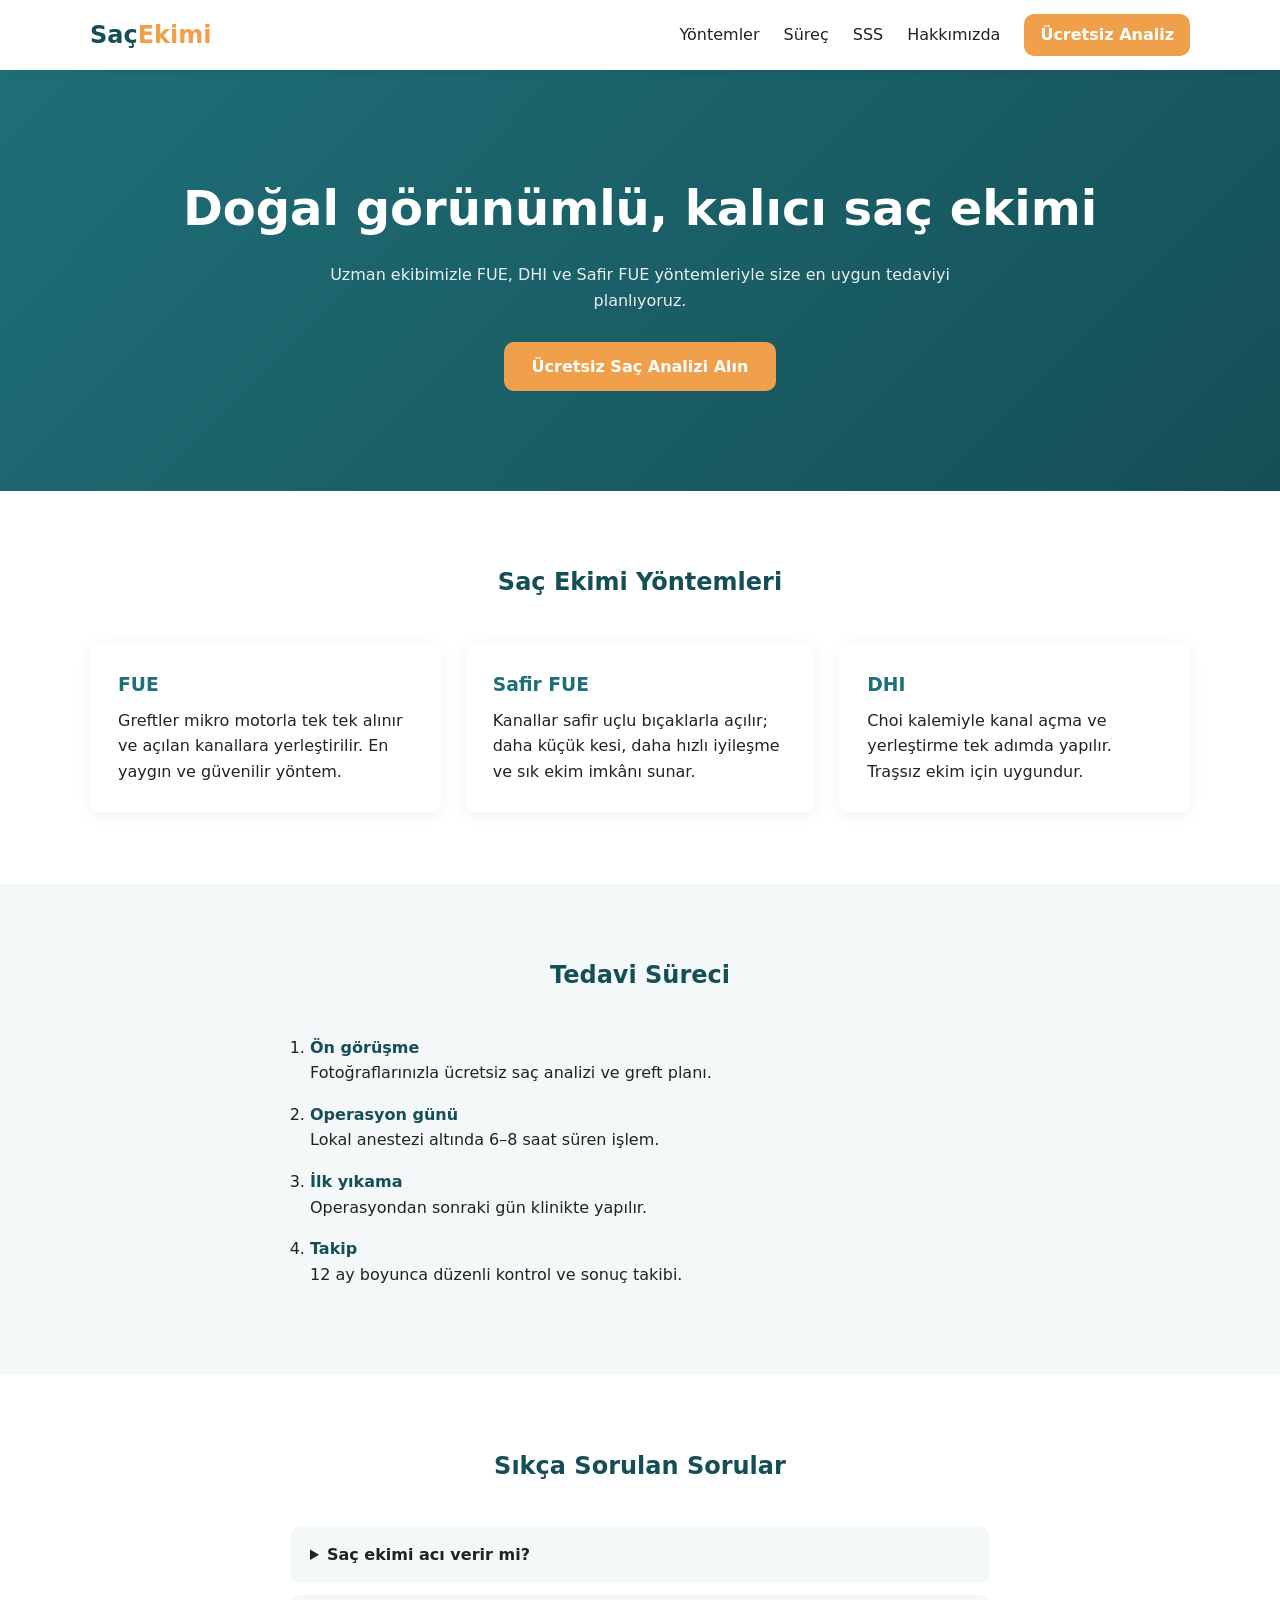
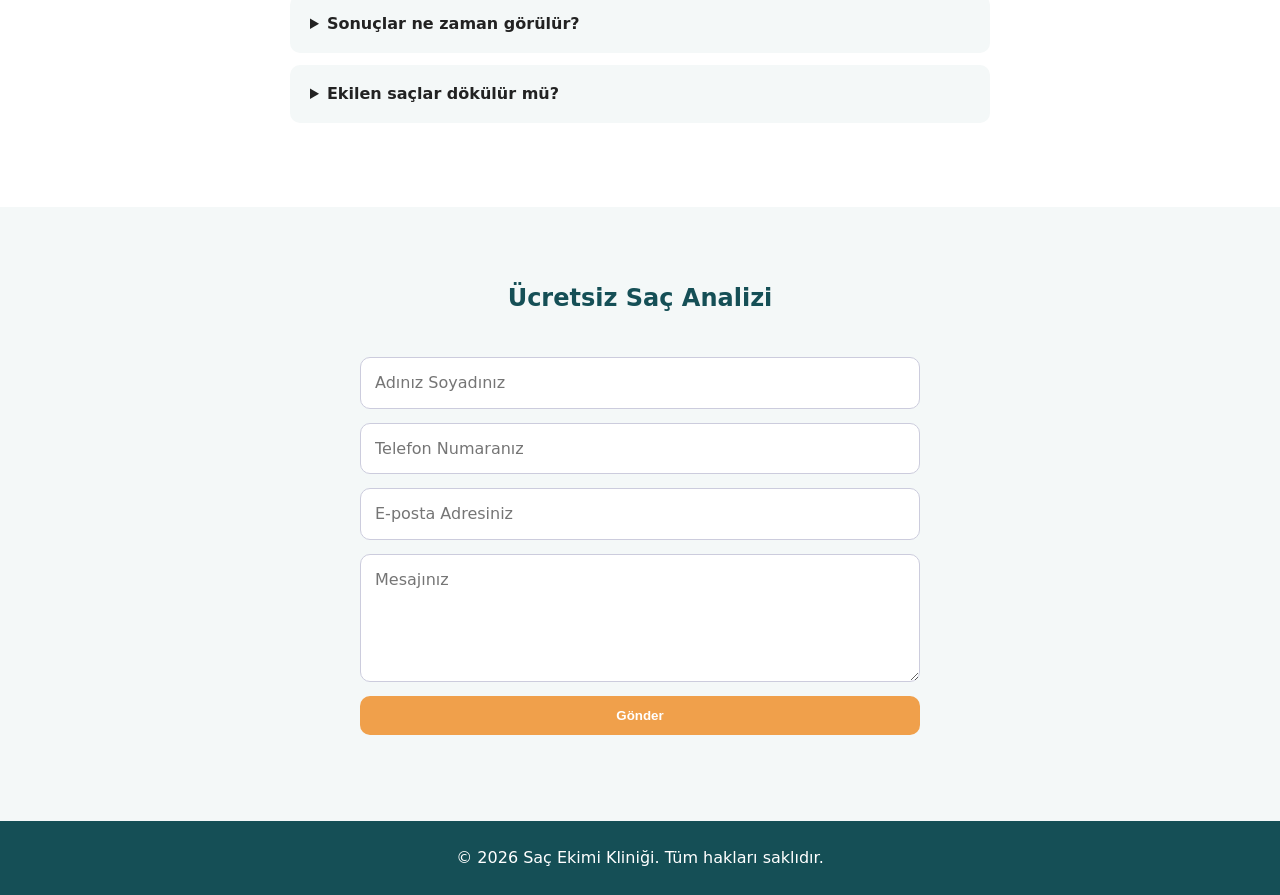
==== index.html @ 8a9d6434 "Saç ekimi web projesi iskeleti Co-Authored-By: Claude Opus 5.5 <noreply@anthropic.com> Claude-Sessio" ====
<!DOCTYPE html>
<html lang="tr">
<head>
  <meta charset="UTF-8">
  <meta name="viewport" content="width=device-width, initial-scale=1.0">
  <title>Saç Ekimi Kliniği | Doğal ve Kalıcı Sonuçlar</title>
  <meta name="description" content="FUE, DHI ve Safir saç ekimi yöntemleriyle doğal ve kalıcı sonuçlar. Ücretsiz saç analizi için hemen iletişime geçin.">
  <link rel="stylesheet" href="css/style.css">
</head>
<body>
  <header class="header">
    <div class="container nav">
      <a href="index.html" class="logo">Saç<span>Ekimi</span></a>
      <button class="menu-toggle" aria-label="Menüyü aç" aria-expanded="false">☰</button>
      <nav>
        <ul class="nav-links">
          <li><a href="#yontemler">Yöntemler</a></li>
          <li><a href="#surec">Süreç</a></li>
          <li><a href="#sss">SSS</a></li>
          <li><a href="pages/hakkimizda.html">Hakkımızda</a></li>
          <li><a href="#iletisim" class="btn btn-small">Ücretsiz Analiz</a></li>
        </ul>
      </nav>
    </div>
  </header>

  <main>
    <section class="hero">
      <div class="container">
        <h1>Doğal görünümlü, kalıcı saç ekimi</h1>
        <p>Uzman ekibimizle FUE, DHI ve Safir FUE yöntemleriyle size en uygun tedaviyi planlıyoruz.</p>
        <a href="#iletisim" class="btn">Ücretsiz Saç Analizi Alın</a>
      </div>
    </section>

    <section id="yontemler" class="section">
      <div class="container">
        <h2>Saç Ekimi Yöntemleri</h2>
        <div class="cards">
          <article class="card">
            <h3>FUE</h3>
            <p>Greftler mikro motorla tek tek alınır ve açılan kanallara yerleştirilir. En yaygın ve güvenilir yöntem.</p>
          </article>
          <article class="card">
            <h3>Safir FUE</h3>
            <p>Kanallar safir uçlu bıçaklarla açılır; daha küçük kesi, daha hızlı iyileşme ve sık ekim imkânı sunar.</p>
          </article>
          <article class="card">
            <h3>DHI</h3>
            <p>Choi kalemiyle kanal açma ve yerleştirme tek adımda yapılır. Traşsız ekim için uygundur.</p>
          </article>
        </div>
      </div>
    </section>

    <section id="surec" class="section alt">
      <div class="container">
        <h2>Tedavi Süreci</h2>
        <ol class="steps">
          <li><strong>Ön görüşme</strong> Fotoğraflarınızla ücretsiz saç analizi ve greft planı.</li>
          <li><strong>Operasyon günü</strong> Lokal anestezi altında 6–8 saat süren işlem.</li>
          <li><strong>İlk yıkama</strong> Operasyondan sonraki gün klinikte yapılır.</li>
          <li><strong>Takip</strong> 12 ay boyunca düzenli kontrol ve sonuç takibi.</li>
        </ol>
      </div>
    </section>

    <section id="sss" class="section">
      <div class="container">
        <h2>Sıkça Sorulan Sorular</h2>
        <details>
          <summary>Saç ekimi acı verir mi?</summary>
          <p>İşlem lokal anestezi altında yapılır; operasyon sırasında ağrı hissedilmez.</p>
        </details>
        <details>
          <summary>Sonuçlar ne zaman görülür?</summary>
          <p>İlk çıkışlar 3. ayda başlar, nihai sonuç 12–18 ay içinde ortaya çıkar.</p>
        </details>
        <details>
          <summary>Ekilen saçlar dökülür mü?</summary>
          <p>Ense bölgesinden alınan saç kökleri dökülmeye karşı dirençlidir ve ömür boyu kalıcıdır.</p>
        </details>
      </div>
    </section>

    <section id="iletisim" class="section alt">
      <div class="container">
        <h2>Ücretsiz Saç Analizi</h2>
        <form class="contact-form" id="contactForm" novalidate>
          <input type="text" name="ad" placeholder="Adınız Soyadınız" required>
          <input type="tel" name="telefon" placeholder="Telefon Numaranız" required>
          <input type="email" name="eposta" placeholder="E-posta Adresiniz">
          <textarea name="mesaj" rows="4" placeholder="Mesajınız"></textarea>
          <button type="submit" class="btn">Gönder</button>
          <p class="form-status" role="status"></p>
        </form>
      </div>
    </section>
  </main>

  <footer class="footer">
    <div class="container">
      <p>&copy; <span id="year"></span> Saç Ekimi Kliniği. Tüm hakları saklıdır.</p>
    </div>
  </footer>

  <script src="js/main.js"></script>
</body>
</html>
---- css/style.css ----
:root {
  --primary: #1f6f78;
  --primary-dark: #154f56;
  --accent: #f0a04b;
  --text: #222;
  --muted: #666;
  --bg: #fff;
  --bg-alt: #f4f8f8;
  --radius: 10px;
}

* { box-sizing: border-box; margin: 0; padding: 0; }

body {
  font-family: system-ui, -apple-system, "Segoe UI", Roboto, sans-serif;
  color: var(--text);
  background: var(--bg);
  line-height: 1.6;
}

.container { width: min(1100px, 100% - 32px); margin-inline: auto; }

a { color: var(--primary); text-decoration: none; }

.btn {
  display: inline-block;
  background: var(--accent);
  color: #fff;
  padding: 12px 28px;
  border: none;
  border-radius: var(--radius);
  font-weight: 600;
  cursor: pointer;
  transition: opacity .2s;
}
.btn:hover { opacity: .9; }
.btn-small { padding: 8px 16px; }

/* Header */
.header { position: sticky; top: 0; background: #fff; box-shadow: 0 2px 8px rgba(0,0,0,.06); z-index: 10; }
.nav { display: flex; align-items: center; justify-content: space-between; padding: 14px 0; }
.logo { font-size: 1.5rem; font-weight: 700; color: var(--primary-dark); }
.logo span { color: var(--accent); }
.nav-links { display: flex; gap: 24px; list-style: none; align-items: center; }
.nav-links a:not(.btn) { color: var(--text); }
.menu-toggle { display: none; background: none; border: none; font-size: 1.6rem; cursor: pointer; }

/* Hero */
.hero {
  background: linear-gradient(135deg, var(--primary), var(--primary-dark));
  color: #fff;
  padding: 100px 0;
  text-align: center;
}
.hero h1 { font-size: clamp(2rem, 5vw, 3rem); margin-bottom: 16px; }
.hero p { max-width: 640px; margin: 0 auto 28px; opacity: .9; }

/* Sections */
.section { padding: 72px 0; }
.section.alt { background: var(--bg-alt); }
.section h2 { text-align: center; margin-bottom: 40px; color: var(--primary-dark); }

.cards { display: grid; grid-template-columns: repeat(auto-fit, minmax(260px, 1fr)); gap: 24px; }
.card { background: #fff; padding: 28px; border-radius: var(--radius); box-shadow: 0 4px 16px rgba(0,0,0,.06); }
.card h3 { color: var(--primary); margin-bottom: 8px; }

.steps { max-width: 700px; margin: 0 auto; padding-left: 20px; }
.steps li { margin-bottom: 16px; }
.steps strong { display: block; color: var(--primary-dark); }

details { max-width: 700px; margin: 0 auto 12px; background: var(--bg-alt); padding: 16px 20px; border-radius: var(--radius); }
summary { font-weight: 600; cursor: pointer; }
details p { margin-top: 8px; color: var(--muted); }

.contact-form { max-width: 560px; margin: 0 auto; display: grid; gap: 14px; }
.contact-form input, .contact-form textarea {
  padding: 12px 14px; border: 1px solid #ccd; border-radius: var(--radius); font: inherit;
}
.form-status { text-align: center; font-weight: 600; }

.footer { background: var(--primary-dark); color: #fff; text-align: center; padding: 24px 0; }

/* Mobil */
@media (max-width: 768px) {
  .menu-toggle { display: block; }
  .nav-links {
    display: none; position: absolute; top: 100%; left: 0; right: 0;
    flex-direction: column; background: #fff; padding: 20px; box-shadow: 0 8px 16px rgba(0,0,0,.08);
  }
  .nav-links.open { display: flex; }
}
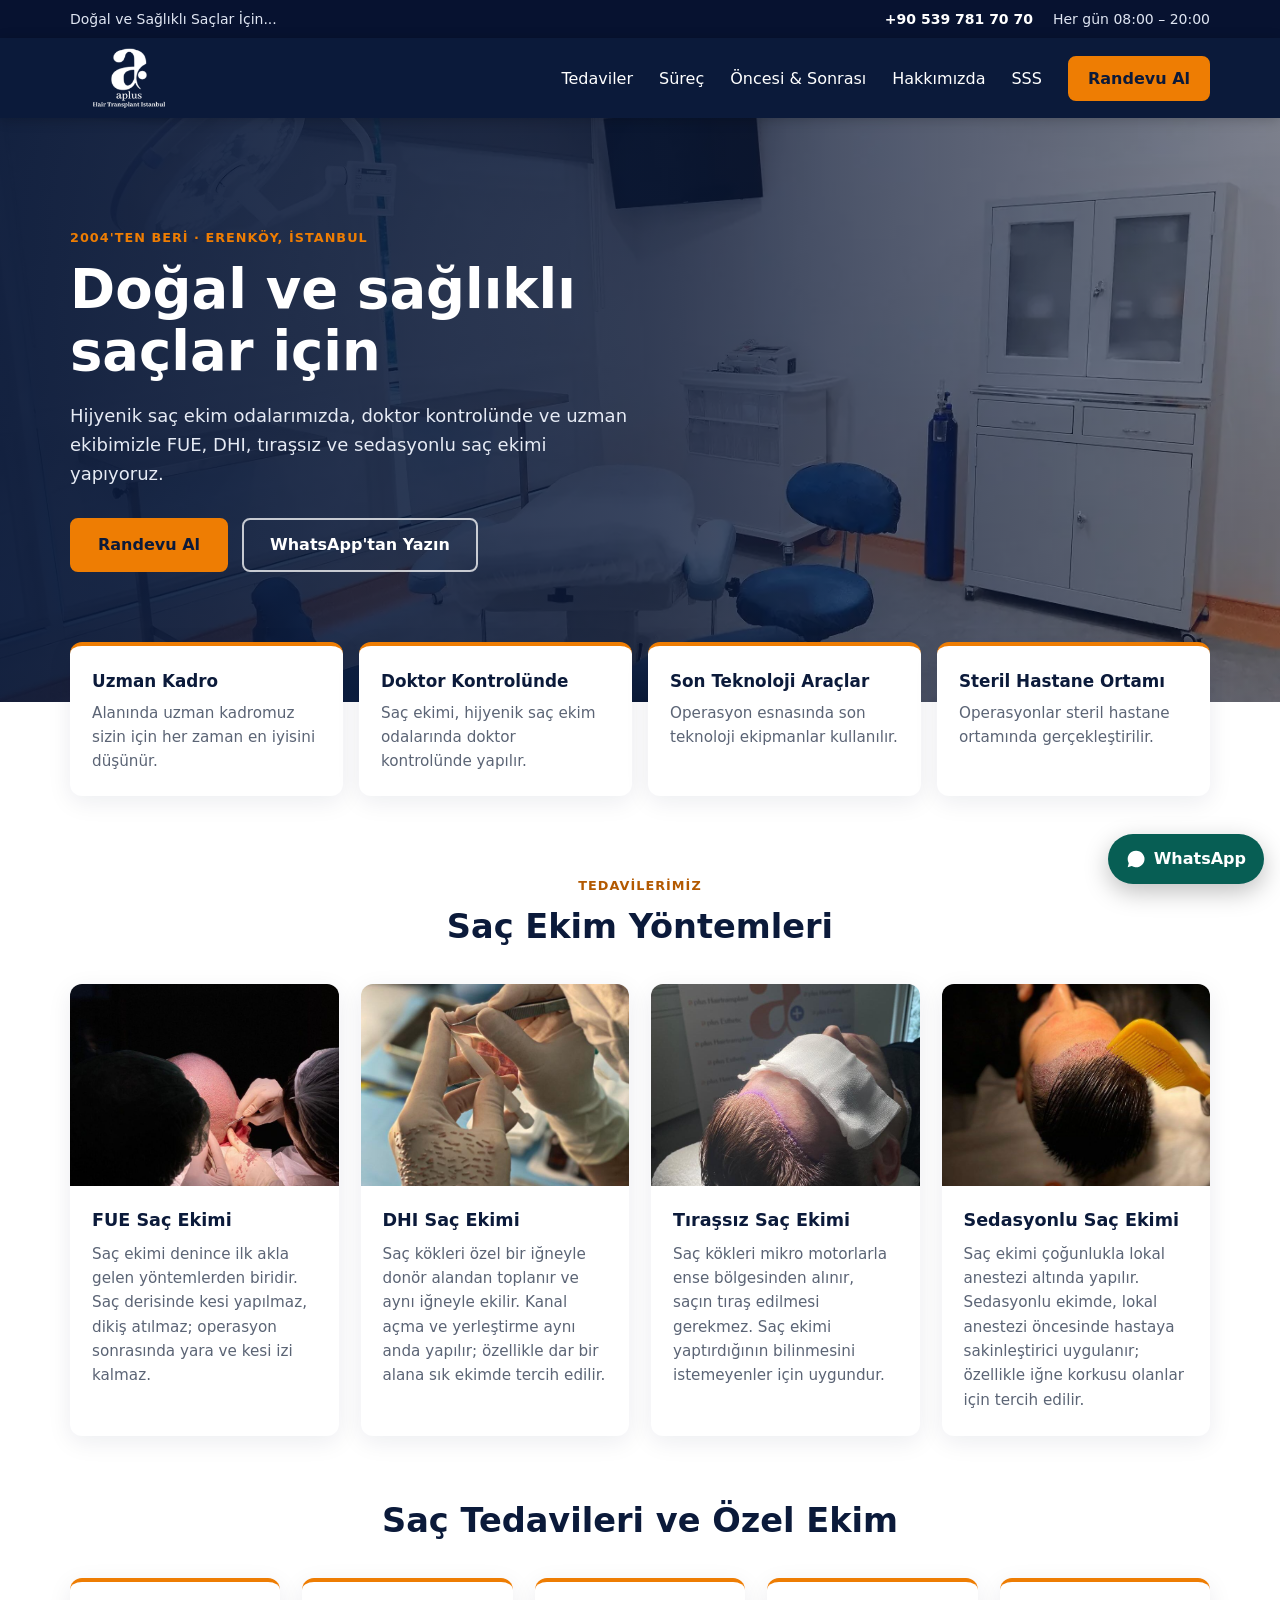
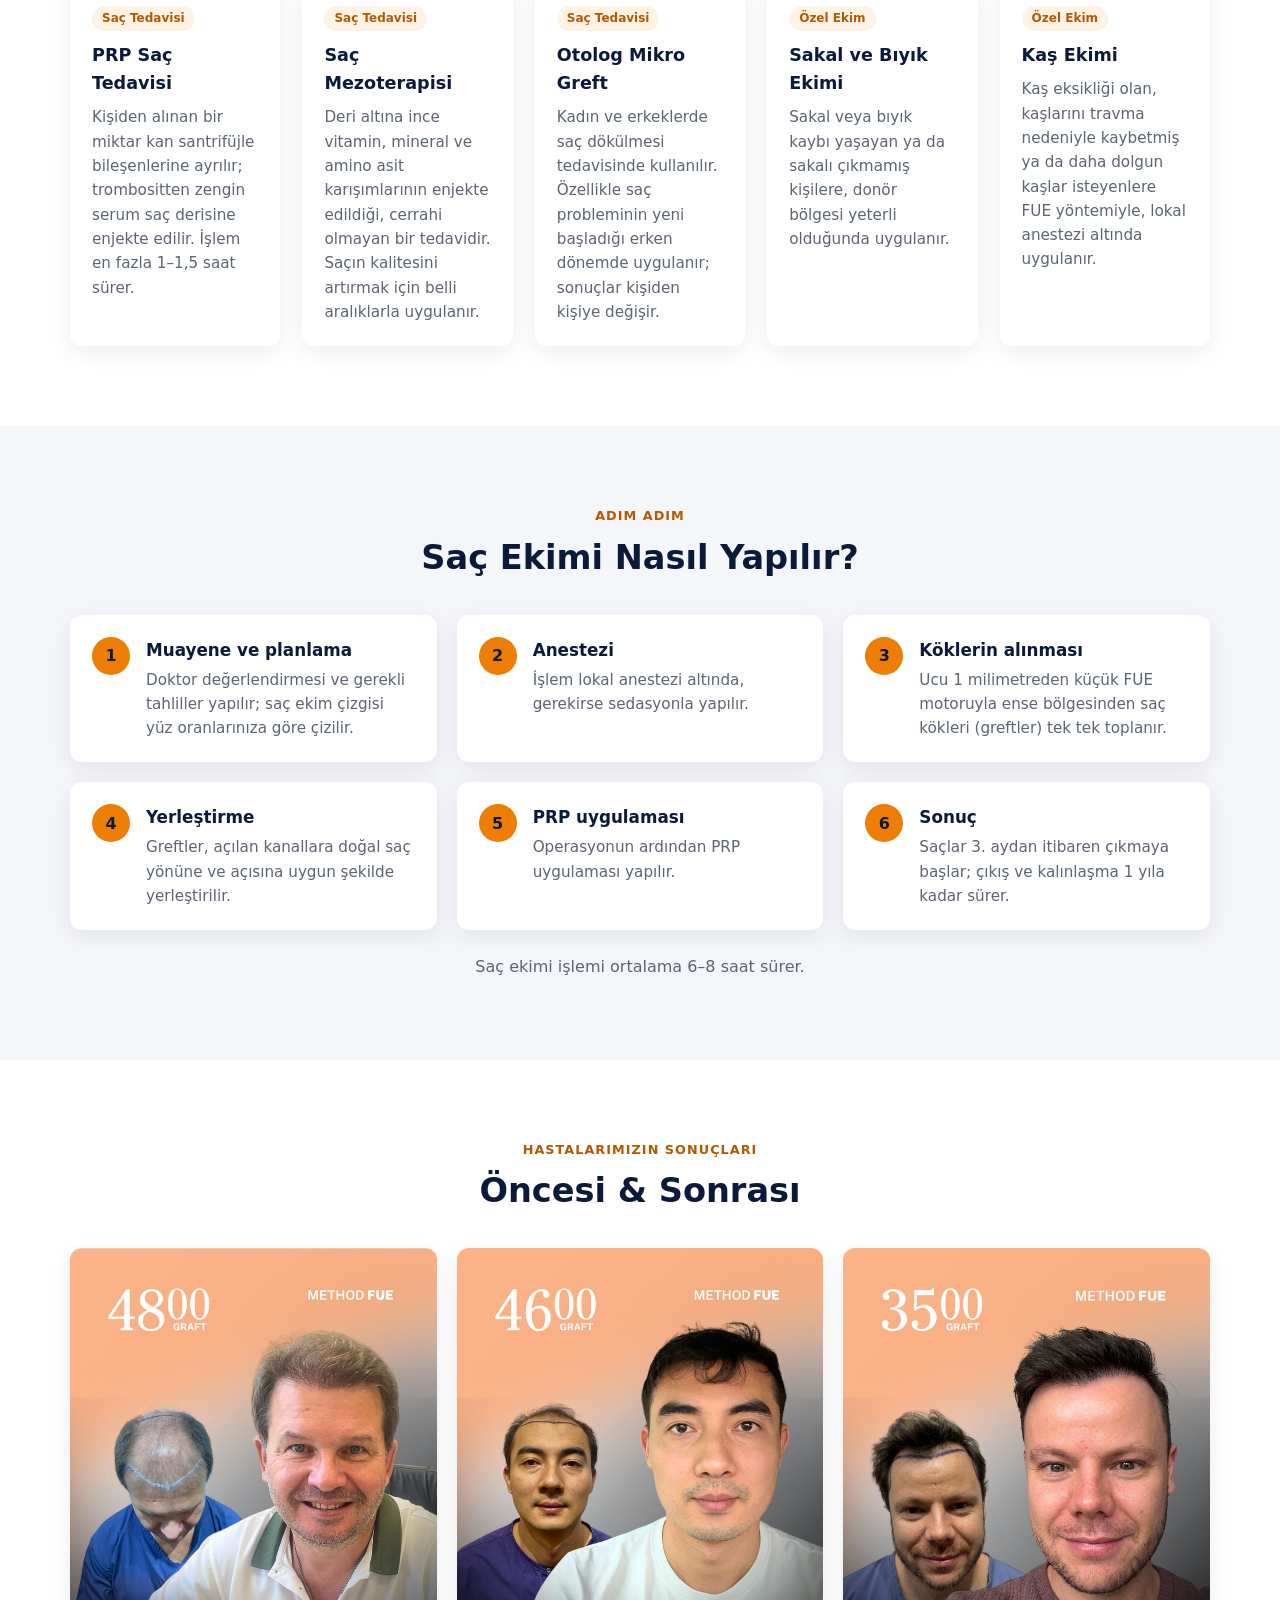
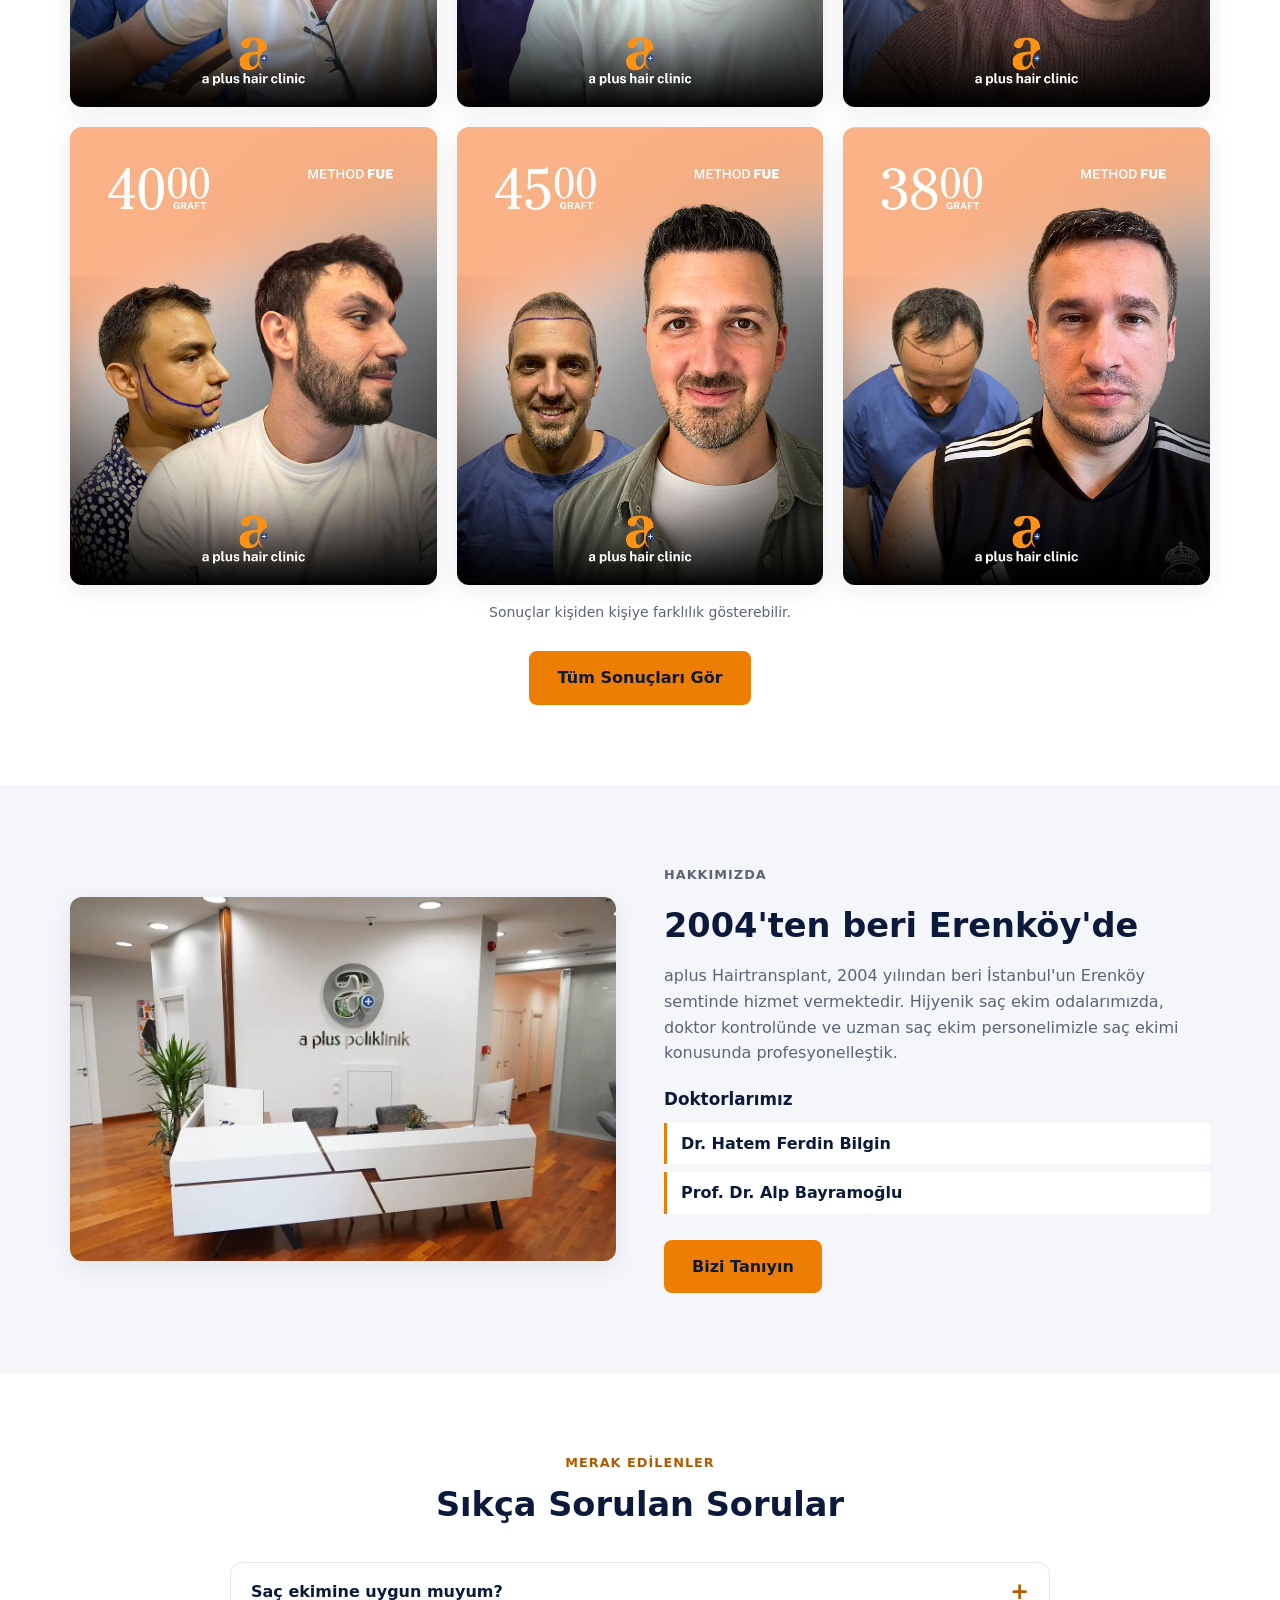
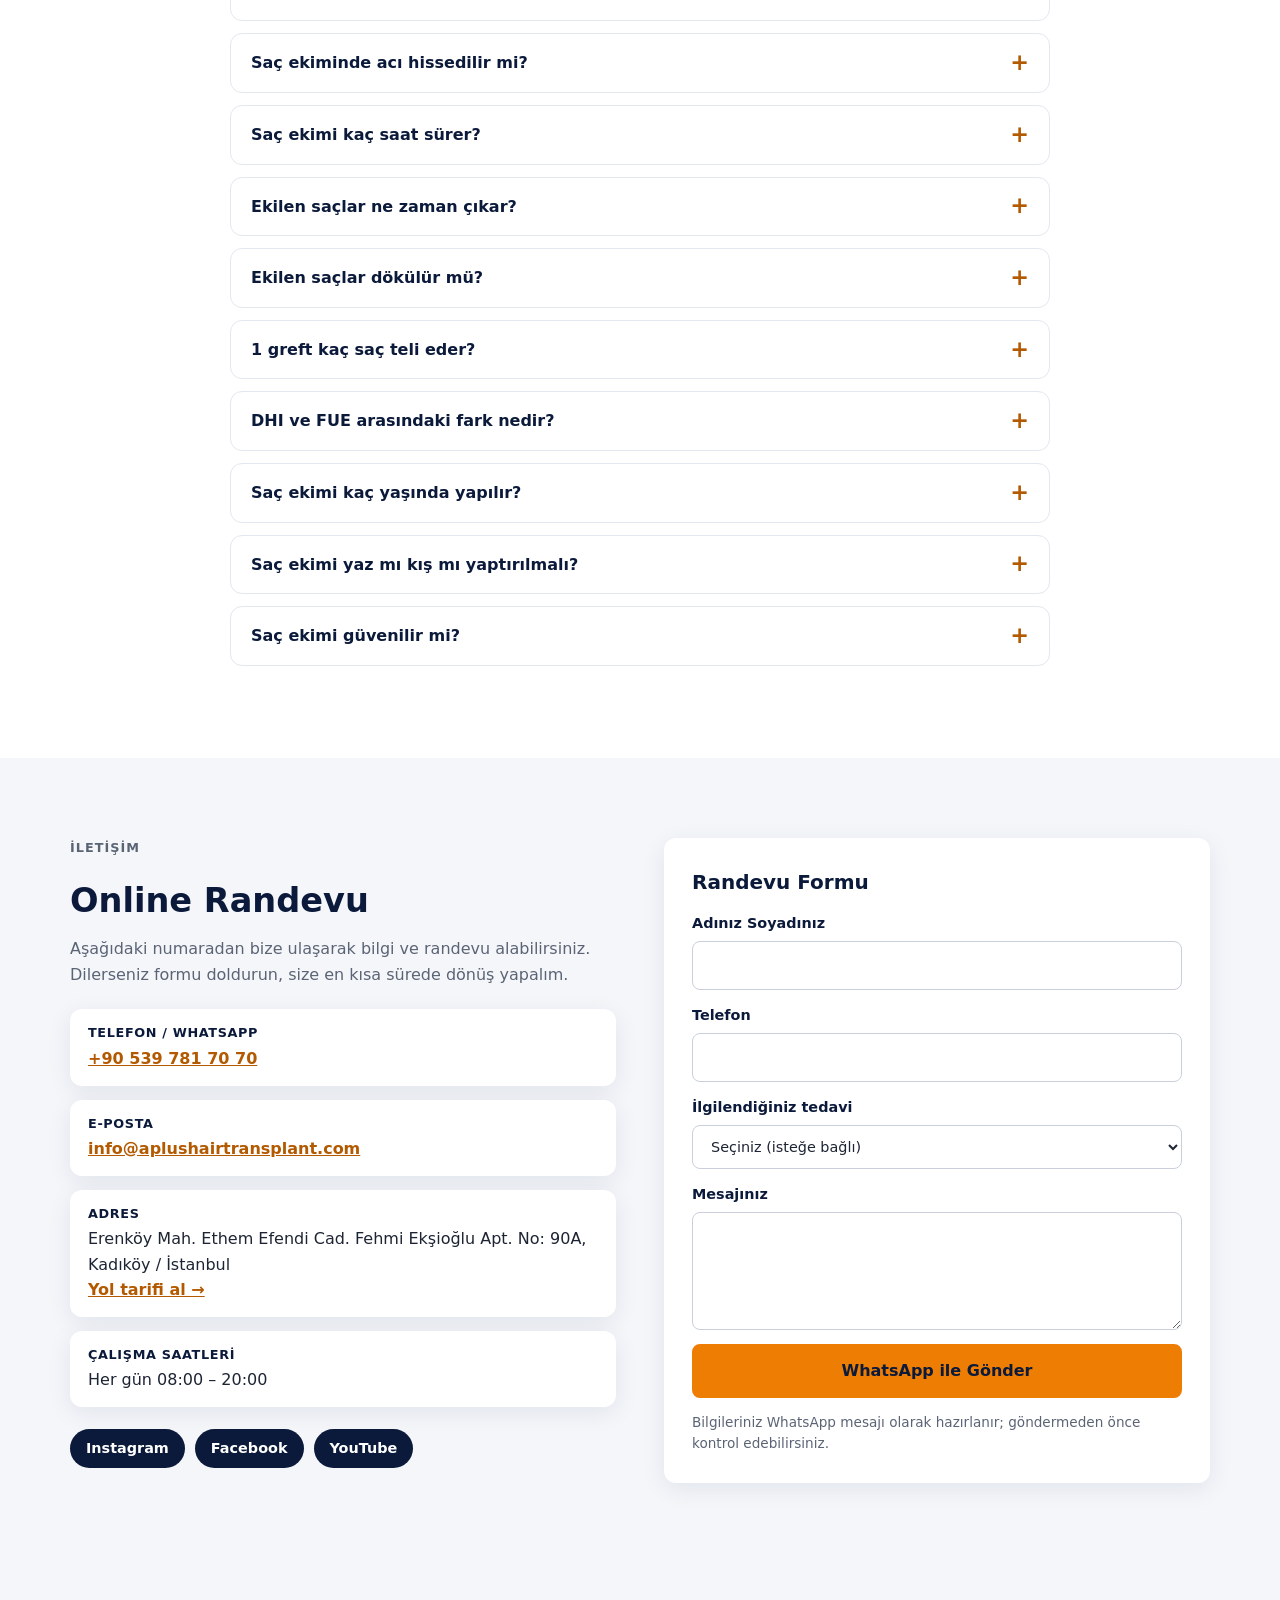
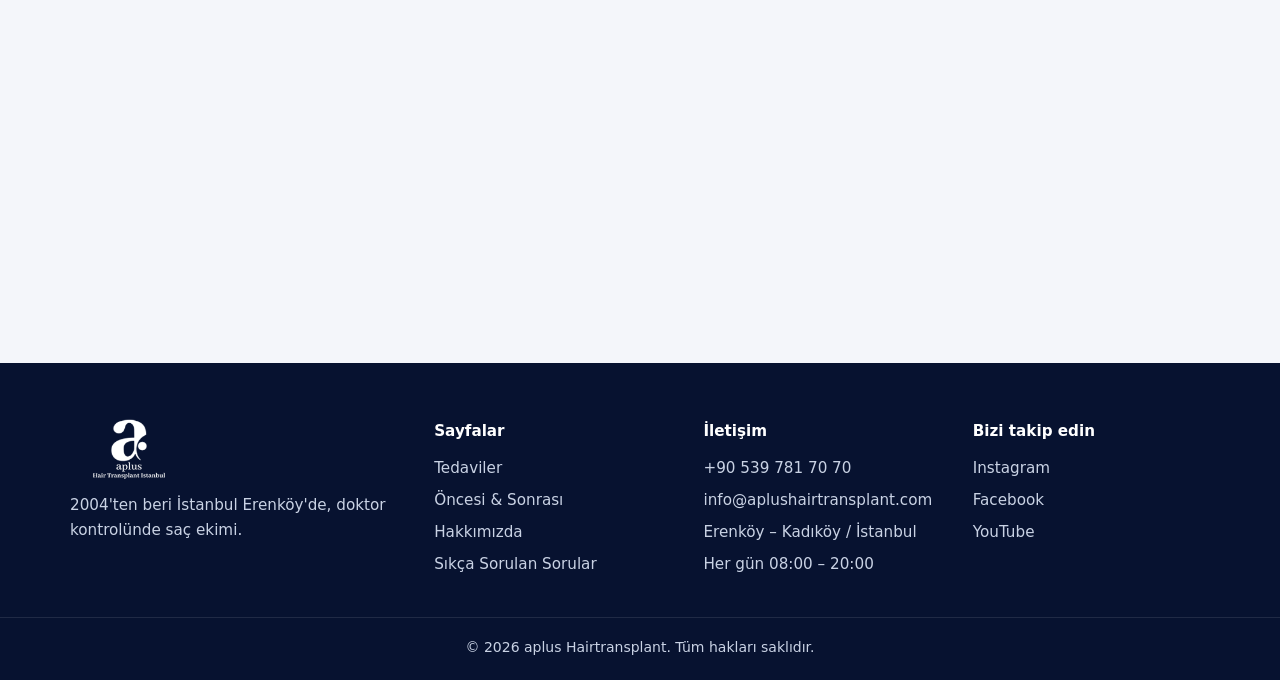
==== commit 55933509: "Mevcut siteden içerik ve görseller aktarıldı - aplushairtransplant.com/tr sitesindeki iletişim bilgi" ====
--- a/index.html
+++ b/index.html
@@ -3,23 +3,31 @@
 <head>
   <meta charset="UTF-8">
   <meta name="viewport" content="width=device-width, initial-scale=1.0">
-  <title>Saç Ekimi Kliniği | Doğal ve Kalıcı Sonuçlar</title>
-  <meta name="description" content="FUE, DHI ve Safir saç ekimi yöntemleriyle doğal ve kalıcı sonuçlar. Ücretsiz saç analizi için hemen iletişime geçin.">
+  <title>aplus Hairtransplant | İstanbul Erenköy Saç Ekimi Merkezi</title>
+  <meta name="description" content="2004'ten beri İstanbul Erenköy'de doktor kontrolünde FUE, DHI, tıraşsız ve sedasyonlu saç ekimi; PRP, saç mezoterapisi, sakal ve kaş ekimi. Randevu: +90 539 781 70 70">
+  <link rel="icon" type="image/png" href="images/favicon.png">
   <link rel="stylesheet" href="css/style.css">
 </head>
 <body>
+  <div class="topbar">
+    <div class="container topbar-inner">
+      <span class="topbar-slogan">Doğal ve Sağlıklı Saçlar İçin...</span>
+      <a href="tel:+905397817070">+90 539 781 70 70</a>
+      <span>Her gün 08:00 – 20:00</span>
+    </div>
+  </div>
+
   <header class="header">
     <div class="container nav">
-      <a href="index.html" class="logo">Saç<span>Ekimi</span></a>
-      <button class="menu-toggle" aria-label="Menüyü aç" aria-expanded="false">☰</button>
-      <nav>
-        <ul class="nav-links">
-          <li><a href="#yontemler">Yöntemler</a></li>
-          <li><a href="#surec">Süreç</a></li>
-          <li><a href="#sss">SSS</a></li>
-          <li><a href="pages/hakkimizda.html">Hakkımızda</a></li>
-          <li><a href="#iletisim" class="btn btn-small">Ücretsiz Analiz</a></li>
-        </ul>
+      <a href="index.html" class="logo"><img src="images/logo.png" alt="aplus Hairtransplant ana sayfa"></a>
+      <button class="menu-toggle" aria-label="Menüyü aç" aria-expanded="false" aria-controls="menu">☰</button>
+      <nav id="menu" class="nav-links" aria-label="Ana menü">
+        <a href="#tedaviler">Tedaviler</a>
+        <a href="#surec">Süreç</a>
+        <a href="#sonuclar">Öncesi &amp; Sonrası</a>
+        <a href="pages/hakkimizda.html">Hakkımızda</a>
+        <a href="#sss">SSS</a>
+        <a href="#iletisim" class="btn btn-small">Randevu Al</a>
       </nav>
     </div>
   </header>
@@ -27,27 +35,99 @@
   <main>
     <section class="hero">
       <div class="container">
-        <h1>Doğal görünümlü, kalıcı saç ekimi</h1>
-        <p>Uzman ekibimizle FUE, DHI ve Safir FUE yöntemleriyle size en uygun tedaviyi planlıyoruz.</p>
-        <a href="#iletisim" class="btn">Ücretsiz Saç Analizi Alın</a>
-      </div>
-    </section>
-
-    <section id="yontemler" class="section">
-      <div class="container">
-        <h2>Saç Ekimi Yöntemleri</h2>
+        <p class="eyebrow">2004'ten beri · Erenköy, İstanbul</p>
+        <h1>Doğal ve sağlıklı saçlar için</h1>
+        <p class="hero-text">Hijyenik saç ekim odalarımızda, doktor kontrolünde ve uzman ekibimizle FUE, DHI, tıraşsız ve sedasyonlu saç ekimi yapıyoruz.</p>
+        <div class="hero-actions">
+          <a href="#iletisim" class="btn">Randevu Al</a>
+          <a href="https://wa.me/905397817070" class="btn btn-outline" target="_blank" rel="noopener">WhatsApp'tan Yazın</a>
+        </div>
+      </div>
+    </section>
+
+    <section class="features">
+      <h2 class="sr-only">Neden aplus Hairtransplant?</h2>
+      <div class="container features-grid">
+        <div class="feature">
+          <h3>Uzman Kadro</h3>
+          <p>Alanında uzman kadromuz sizin için her zaman en iyisini düşünür.</p>
+        </div>
+        <div class="feature">
+          <h3>Doktor Kontrolünde</h3>
+          <p>Saç ekimi, hijyenik saç ekim odalarında doktor kontrolünde yapılır.</p>
+        </div>
+        <div class="feature">
+          <h3>Son Teknoloji Araçlar</h3>
+          <p>Operasyon esnasında son teknoloji ekipmanlar kullanılır.</p>
+        </div>
+        <div class="feature">
+          <h3>Steril Hastane Ortamı</h3>
+          <p>Operasyonlar steril hastane ortamında gerçekleştirilir.</p>
+        </div>
+      </div>
+    </section>
+
+    <section id="tedaviler" class="section">
+      <div class="container">
+        <p class="eyebrow center">Tedavilerimiz</p>
+        <h2>Saç Ekim Yöntemleri</h2>
         <div class="cards">
           <article class="card">
-            <h3>FUE</h3>
-            <p>Greftler mikro motorla tek tek alınır ve açılan kanallara yerleştirilir. En yaygın ve güvenilir yöntem.</p>
+            <img src="images/tedaviler/fue.jpg" alt="FUE yöntemiyle ense bölgesinden saç köklerinin alınması" loading="lazy">
+            <div class="card-body">
+              <h3>FUE Saç Ekimi</h3>
+              <p>Saç ekimi denince ilk akla gelen yöntemlerden biridir. Saç derisinde kesi yapılmaz, dikiş atılmaz; operasyon sonrasında yara ve kesi izi kalmaz.</p>
+            </div>
           </article>
           <article class="card">
-            <h3>Safir FUE</h3>
-            <p>Kanallar safir uçlu bıçaklarla açılır; daha küçük kesi, daha hızlı iyileşme ve sık ekim imkânı sunar.</p>
+            <img src="images/tedaviler/dhi.jpg" alt="DHI yönteminde kullanılan greftlerin hazırlanması" loading="lazy">
+            <div class="card-body">
+              <h3>DHI Saç Ekimi</h3>
+              <p>Saç kökleri özel bir iğneyle donör alandan toplanır ve aynı iğneyle ekilir. Kanal açma ve yerleştirme aynı anda yapılır; özellikle dar bir alana sık ekimde tercih edilir.</p>
+            </div>
           </article>
           <article class="card">
-            <h3>DHI</h3>
-            <p>Choi kalemiyle kanal açma ve yerleştirme tek adımda yapılır. Traşsız ekim için uygundur.</p>
+            <img src="images/tedaviler/tirassiz.jpg" alt="Tıraşsız saç ekimi sonrası hasta" loading="lazy">
+            <div class="card-body">
+              <h3>Tıraşsız Saç Ekimi</h3>
+              <p>Saç kökleri mikro motorlarla ense bölgesinden alınır, saçın tıraş edilmesi gerekmez. Saç ekimi yaptırdığının bilinmesini istemeyenler için uygundur.</p>
+            </div>
+          </article>
+          <article class="card">
+            <img src="images/tedaviler/sedasyonlu.jpg" alt="Saç ekimi sonrası ekilen bölge" loading="lazy">
+            <div class="card-body">
+              <h3>Sedasyonlu Saç Ekimi</h3>
+              <p>Saç ekimi çoğunlukla lokal anestezi altında yapılır. Sedasyonlu ekimde, lokal anestezi öncesinde hastaya sakinleştirici uygulanır; özellikle iğne korkusu olanlar için tercih edilir.</p>
+            </div>
+          </article>
+        </div>
+
+        <h2 class="subhead">Saç Tedavileri ve Özel Ekim</h2>
+        <div class="cards cards-5">
+          <article class="card card-text">
+            <span class="tag">Saç Tedavisi</span>
+            <h3>PRP Saç Tedavisi</h3>
+            <p>Kişiden alınan bir miktar kan santrifüjle bileşenlerine ayrılır; trombositten zengin serum saç derisine enjekte edilir. İşlem en fazla 1–1,5 saat sürer.</p>
+          </article>
+          <article class="card card-text">
+            <span class="tag">Saç Tedavisi</span>
+            <h3>Saç Mezoterapisi</h3>
+            <p>Deri altına ince vitamin, mineral ve amino asit karışımlarının enjekte edildiği, cerrahi olmayan bir tedavidir. Saçın kalitesini artırmak için belli aralıklarla uygulanır.</p>
+          </article>
+          <article class="card card-text">
+            <span class="tag">Saç Tedavisi</span>
+            <h3>Otolog Mikro Greft</h3>
+            <p>Kadın ve erkeklerde saç dökülmesi tedavisinde kullanılır. Özellikle saç probleminin yeni başladığı erken dönemde uygulanır; sonuçlar kişiden kişiye değişir.</p>
+          </article>
+          <article class="card card-text">
+            <span class="tag">Özel Ekim</span>
+            <h3>Sakal ve Bıyık Ekimi</h3>
+            <p>Sakal veya bıyık kaybı yaşayan ya da sakalı çıkmamış kişilere, donör bölgesi yeterli olduğunda uygulanır.</p>
+          </article>
+          <article class="card card-text">
+            <span class="tag">Özel Ekim</span>
+            <h3>Kaş Ekimi</h3>
+            <p>Kaş eksikliği olan, kaşlarını travma nedeniyle kaybetmiş ya da daha dolgun kaşlar isteyenlere FUE yöntemiyle, lokal anestezi altında uygulanır.</p>
           </article>
         </div>
       </div>
@@ -55,54 +135,218 @@
 
     <section id="surec" class="section alt">
       <div class="container">
-        <h2>Tedavi Süreci</h2>
+        <p class="eyebrow center">Adım adım</p>
+        <h2>Saç Ekimi Nasıl Yapılır?</h2>
         <ol class="steps">
-          <li><strong>Ön görüşme</strong> Fotoğraflarınızla ücretsiz saç analizi ve greft planı.</li>
-          <li><strong>Operasyon günü</strong> Lokal anestezi altında 6–8 saat süren işlem.</li>
-          <li><strong>İlk yıkama</strong> Operasyondan sonraki gün klinikte yapılır.</li>
-          <li><strong>Takip</strong> 12 ay boyunca düzenli kontrol ve sonuç takibi.</li>
+          <li>
+            <h3>Muayene ve planlama</h3>
+            <p>Doktor değerlendirmesi ve gerekli tahliller yapılır; saç ekim çizgisi yüz oranlarınıza göre çizilir.</p>
+          </li>
+          <li>
+            <h3>Anestezi</h3>
+            <p>İşlem lokal anestezi altında, gerekirse sedasyonla yapılır.</p>
+          </li>
+          <li>
+            <h3>Köklerin alınması</h3>
+            <p>Ucu 1 milimetreden küçük FUE motoruyla ense bölgesinden saç kökleri (greftler) tek tek toplanır.</p>
+          </li>
+          <li>
+            <h3>Yerleştirme</h3>
+            <p>Greftler, açılan kanallara doğal saç yönüne ve açısına uygun şekilde yerleştirilir.</p>
+          </li>
+          <li>
+            <h3>PRP uygulaması</h3>
+            <p>Operasyonun ardından PRP uygulaması yapılır.</p>
+          </li>
+          <li>
+            <h3>Sonuç</h3>
+            <p>Saçlar 3. aydan itibaren çıkmaya başlar; çıkış ve kalınlaşma 1 yıla kadar sürer.</p>
+          </li>
         </ol>
+        <p class="note">Saç ekimi işlemi ortalama 6–8 saat sürer.</p>
+      </div>
+    </section>
+
+    <section id="sonuclar" class="section">
+      <div class="container">
+        <p class="eyebrow center">Hastalarımızın sonuçları</p>
+        <h2>Öncesi &amp; Sonrası</h2>
+        <div class="gallery">
+          <img src="images/oncesi-sonrasi/sonuc-01.jpg" alt="FUE saç ekimi öncesi ve sonrası, 4800 greft" loading="lazy">
+          <img src="images/oncesi-sonrasi/sonuc-02.jpg" alt="FUE saç ekimi öncesi ve sonrası, 4600 greft" loading="lazy">
+          <img src="images/oncesi-sonrasi/sonuc-03.jpg" alt="FUE saç ekimi öncesi ve sonrası, 3500 greft" loading="lazy">
+          <img src="images/oncesi-sonrasi/sonuc-04.jpg" alt="FUE saç ekimi öncesi ve sonrası, 4000 greft" loading="lazy">
+          <img src="images/oncesi-sonrasi/sonuc-05.jpg" alt="FUE saç ekimi öncesi ve sonrası, 4500 greft" loading="lazy">
+          <img src="images/oncesi-sonrasi/sonuc-06.jpg" alt="FUE saç ekimi öncesi ve sonrası, 3800 greft" loading="lazy">
+        </div>
+        <p class="disclaimer">Sonuçlar kişiden kişiye farklılık gösterebilir.</p>
+        <div class="center"><a href="pages/oncesi-sonrasi.html" class="btn">Tüm Sonuçları Gör</a></div>
+      </div>
+    </section>
+
+    <section id="hakkimizda" class="section alt">
+      <div class="container about">
+        <img src="images/klinik/klinik-07.webp" alt="aplus Hairtransplant klinik girişi ve resepsiyon" loading="lazy">
+        <div>
+          <p class="eyebrow">Hakkımızda</p>
+          <h2>2004'ten beri Erenköy'de</h2>
+          <p>aplus Hairtransplant, 2004 yılından beri İstanbul'un Erenköy semtinde hizmet vermektedir. Hijyenik saç ekim odalarımızda, doktor kontrolünde ve uzman saç ekim personelimizle saç ekimi konusunda profesyonelleştik.</p>
+          <h3>Doktorlarımız</h3>
+          <ul class="doctors">
+            <li>Dr. Hatem Ferdin Bilgin</li>
+            <li>Prof. Dr. Alp Bayramoğlu</li>
+          </ul>
+          <a href="pages/hakkimizda.html" class="btn">Bizi Tanıyın</a>
+        </div>
       </div>
     </section>
 
     <section id="sss" class="section">
       <div class="container">
+        <p class="eyebrow center">Merak edilenler</p>
         <h2>Sıkça Sorulan Sorular</h2>
-        <details>
-          <summary>Saç ekimi acı verir mi?</summary>
-          <p>İşlem lokal anestezi altında yapılır; operasyon sırasında ağrı hissedilmez.</p>
-        </details>
-        <details>
-          <summary>Sonuçlar ne zaman görülür?</summary>
-          <p>İlk çıkışlar 3. ayda başlar, nihai sonuç 12–18 ay içinde ortaya çıkar.</p>
-        </details>
-        <details>
-          <summary>Ekilen saçlar dökülür mü?</summary>
-          <p>Ense bölgesinden alınan saç kökleri dökülmeye karşı dirençlidir ve ömür boyu kalıcıdır.</p>
-        </details>
+        <div class="faq">
+          <details>
+            <summary>Saç ekimine uygun muyum?</summary>
+            <p>Uygunluğunuzu anlamak için mutlaka bir doktor değerlendirmesinden geçmeniz gerekir. Operasyon öncesinde kan grubu tayini, tam kan sayımı, rutin biyokimya, pıhtılaşma testleri (PT, PTT, INR) ile HBsAg, Anti-HBc ve Anti-HIV testleri yapılır. Saçlı deride bir cilt hastalığı varsa önce tedavi edilmesi gerekir. Uygunluğunuz polikliniğimizde uzman hekim tarafından değerlendirilir.</p>
+          </details>
+          <details>
+            <summary>Saç ekiminde acı hissedilir mi?</summary>
+            <p>Saç ekimi lokal anestezi altında veya sedasyonla yapıldığı için işlem sırasında acı hissedilmez. Anestezi uygulanırken hafif bir acı hissedilebilir; bunda kişinin acı eşiği de etkilidir. Anesteziden sonra ağrı hissedilmez.</p>
+          </details>
+          <details>
+            <summary>Saç ekimi kaç saat sürer?</summary>
+            <p>Saç ekimi işlemi 6 ile 8 saat arasında sürer.</p>
+          </details>
+          <details>
+            <summary>Ekilen saçlar ne zaman çıkar?</summary>
+            <p>Ekilen saçlar ilk 15 gün içinde dökülmeye başlar; bu süreç normaldir. 3. aydan itibaren saçlar yavaş yavaş çıkmaya başlar, 5–6. ayda saçların çoğu çıkmış olur. Saç çıkışı ve kalınlaşma 1 yıla kadar devam eder.</p>
+          </details>
+          <details>
+            <summary>Ekilen saçlar dökülür mü?</summary>
+            <p>Saç kökleri, dökülmeye karşı dirençli olan ense (donör) bölgesinden alınır. Bu nedenle tepe ve ön bölgeye ekilen saçlar ömür boyu dökülmez.</p>
+          </details>
+          <details>
+            <summary>1 greft kaç saç teli eder?</summary>
+            <p>Bir greftteki saç teli sayısı sabit değildir; ortalama 2 saç teli içerir. Her greft genellikle 1 ile 4 arasında saç teli barındırır.</p>
+          </details>
+          <details>
+            <summary>DHI ve FUE arasındaki fark nedir?</summary>
+            <p>FUE yönteminde kanal açma sürecini beklemek gerekirken DHI yönteminde doğrudan ekime geçilebilir. DHI özellikle dar bir alana sık ekim yapılması gerektiğinde, FUE ise saçlı deride daha geniş alanlara yapılacak uygulamalarda tercih edilir.</p>
+          </details>
+          <details>
+            <summary>Saç ekimi kaç yaşında yapılır?</summary>
+            <p>Saç dökülmesi problemi olan 20–65 yaş arasındaki kişiler saç ekimi yaptırabilir. Saç dökülmesinde ne kadar erken çözüme gidilirse o kadar olumlu sonuç alınır.</p>
+          </details>
+          <details>
+            <summary>Saç ekimi yaz mı kış mı yaptırılmalı?</summary>
+            <p>Saç ekiminde mevsim önemli değildir. Güneş ışınlarından ve yağmur gibi hava koşullarından korunulduğu sürece yılın 12 ayı saç ekimi yaptırılabilir.</p>
+          </details>
+          <details>
+            <summary>Saç ekimi güvenilir mi?</summary>
+            <p>Saç ekimi doktor kontrolünde yapılan bir uygulamadır. Güvenilir bir merkezde, uzman bir ekip tarafından yapıldığı sürece güvenilir bir uygulamadır.</p>
+          </details>
+        </div>
       </div>
     </section>
 
     <section id="iletisim" class="section alt">
-      <div class="container">
-        <h2>Ücretsiz Saç Analizi</h2>
+      <div class="container contact">
+        <div class="contact-info">
+          <p class="eyebrow">İletişim</p>
+          <h2>Online Randevu</h2>
+          <p>Aşağıdaki numaradan bize ulaşarak bilgi ve randevu alabilirsiniz. Dilerseniz formu doldurun, size en kısa sürede dönüş yapalım.</p>
+          <ul class="info-list">
+            <li><strong>Telefon / WhatsApp</strong><a href="tel:+905397817070">+90 539 781 70 70</a></li>
+            <li><strong>E-posta</strong><a href="mailto:info@aplushairtransplant.com">info@aplushairtransplant.com</a></li>
+            <li><strong>Adres</strong>Erenköy Mah. Ethem Efendi Cad. Fehmi Ekşioğlu Apt. No: 90A, Kadıköy / İstanbul<br><a href="https://www.google.com/maps/search/?api=1&amp;query=Erenk%C3%B6y%20Mah.%20Ethem%20Efendi%20Cad.%20No%3A90A%2C%20Kad%C4%B1k%C3%B6y%2C%20%C4%B0stanbul" target="_blank" rel="noopener">Yol tarifi al →</a></li>
+            <li><strong>Çalışma saatleri</strong>Her gün 08:00 – 20:00</li>
+          </ul>
+          <div class="social">
+            <a href="https://www.instagram.com/aplushair.clinic/" target="_blank" rel="noopener">Instagram</a>
+            <a href="https://www.facebook.com/APlusHairTransplantCenter/" target="_blank" rel="noopener">Facebook</a>
+            <a href="https://www.youtube.com/channel/UCJFc9QuNfSD8izs9lAAW8ZQ" target="_blank" rel="noopener">YouTube</a>
+          </div>
+        </div>
+
         <form class="contact-form" id="contactForm" novalidate>
-          <input type="text" name="ad" placeholder="Adınız Soyadınız" required>
-          <input type="tel" name="telefon" placeholder="Telefon Numaranız" required>
-          <input type="email" name="eposta" placeholder="E-posta Adresiniz">
-          <textarea name="mesaj" rows="4" placeholder="Mesajınız"></textarea>
-          <button type="submit" class="btn">Gönder</button>
+          <h3>Randevu Formu</h3>
+          <label>Adınız Soyadınız
+            <input type="text" name="ad" autocomplete="name" required>
+          </label>
+          <label>Telefon
+            <input type="tel" name="telefon" autocomplete="tel" required>
+          </label>
+          <label>İlgilendiğiniz tedavi
+            <select name="tedavi">
+              <option value="">Seçiniz (isteğe bağlı)</option>
+              <option>FUE Saç Ekimi</option>
+              <option>DHI Saç Ekimi</option>
+              <option>Tıraşsız Saç Ekimi</option>
+              <option>Sedasyonlu Saç Ekimi</option>
+              <option>PRP Saç Tedavisi</option>
+              <option>Saç Mezoterapisi</option>
+              <option>Otolog Mikro Greft</option>
+              <option>Sakal ve Bıyık Ekimi</option>
+              <option>Kaş Ekimi</option>
+            </select>
+          </label>
+          <label>Mesajınız
+            <textarea name="mesaj" rows="4"></textarea>
+          </label>
+          <button type="submit" class="btn">WhatsApp ile Gönder</button>
+          <p class="form-note">Bilgileriniz WhatsApp mesajı olarak hazırlanır; göndermeden önce kontrol edebilirsiniz.</p>
           <p class="form-status" role="status"></p>
         </form>
       </div>
+      <div class="container map">
+        <iframe src="https://www.google.com/maps?q=Erenk%C3%B6y%20Mah.%20Ethem%20Efendi%20Cad.%20No%3A90A%2C%20Kad%C4%B1k%C3%B6y%2C%20%C4%B0stanbul&amp;output=embed" title="aplus Hairtransplant konumu" loading="lazy" referrerpolicy="no-referrer-when-downgrade"></iframe>
+      </div>
     </section>
   </main>
 
   <footer class="footer">
-    <div class="container">
-      <p>&copy; <span id="year"></span> Saç Ekimi Kliniği. Tüm hakları saklıdır.</p>
+    <div class="container footer-grid">
+      <div>
+        <img src="images/logo.png" alt="aplus Hairtransplant">
+        <p>2004'ten beri İstanbul Erenköy'de, doktor kontrolünde saç ekimi.</p>
+      </div>
+      <div>
+        <p class="footer-title">Sayfalar</p>
+        <ul>
+          <li><a href="#tedaviler">Tedaviler</a></li>
+          <li><a href="pages/oncesi-sonrasi.html">Öncesi &amp; Sonrası</a></li>
+          <li><a href="pages/hakkimizda.html">Hakkımızda</a></li>
+          <li><a href="#sss">Sıkça Sorulan Sorular</a></li>
+        </ul>
+      </div>
+      <div>
+        <p class="footer-title">İletişim</p>
+        <ul>
+          <li><a href="tel:+905397817070">+90 539 781 70 70</a></li>
+          <li><a href="mailto:info@aplushairtransplant.com">info@aplushairtransplant.com</a></li>
+          <li>Erenköy – Kadıköy / İstanbul</li>
+          <li>Her gün 08:00 – 20:00</li>
+        </ul>
+      </div>
+      <div>
+        <p class="footer-title">Bizi takip edin</p>
+        <ul>
+          <li><a href="https://www.instagram.com/aplushair.clinic/" target="_blank" rel="noopener">Instagram</a></li>
+          <li><a href="https://www.facebook.com/APlusHairTransplantCenter/" target="_blank" rel="noopener">Facebook</a></li>
+          <li><a href="https://www.youtube.com/channel/UCJFc9QuNfSD8izs9lAAW8ZQ" target="_blank" rel="noopener">YouTube</a></li>
+        </ul>
+      </div>
+    </div>
+    <div class="footer-bottom">
+      <div class="container">&copy; <span id="year"></span> aplus Hairtransplant. Tüm hakları saklıdır.</div>
     </div>
   </footer>
+
+  <a class="wa-float" href="https://wa.me/905397817070" target="_blank" rel="noopener" aria-label="WhatsApp ile yazın">
+    <svg viewBox="0 0 24 24" width="20" height="20" aria-hidden="true"><path fill="currentColor" d="M12 2a10 10 0 0 0-8.66 15l-1.3 4.76 4.88-1.28A10 10 0 1 0 12 2z"/></svg>
+    <span class="wa-label">WhatsApp</span>
+  </a>
 
   <script src="js/main.js"></script>
 </body>
--- a/css/style.css
+++ b/css/style.css
@@ -1,91 +1,269 @@
+/* aplus Hairtransplant — marka renkleri: lacivert + turuncu */
 :root {
-  --primary: #1f6f78;
-  --primary-dark: #154f56;
-  --accent: #f0a04b;
-  --text: #222;
-  --muted: #666;
-  --bg: #fff;
-  --bg-alt: #f4f8f8;
-  --radius: 10px;
+  --navy: #0b1a3a;
+  --navy-deep: #071230;
+  --orange: #ee7d03;
+  --orange-hover: #ff8f1f;
+  --orange-text: #b35900;   /* beyaz zemin üzerinde okunur turuncu */
+  --text: #1d2433;
+  --muted: #5b6475;
+  --bg: #ffffff;
+  --bg-alt: #f4f6fa;
+  --line: #e3e7ef;
+  --radius: 12px;
+  --shadow: 0 6px 24px rgba(11, 26, 58, .08);
 }
 
 * { box-sizing: border-box; margin: 0; padding: 0; }
-
+html { scroll-behavior: smooth; }
 body {
   font-family: system-ui, -apple-system, "Segoe UI", Roboto, sans-serif;
   color: var(--text);
   background: var(--bg);
   line-height: 1.6;
 }
-
-.container { width: min(1100px, 100% - 32px); margin-inline: auto; }
-
-a { color: var(--primary); text-decoration: none; }
-
+img { max-width: 100%; display: block; }
+a { color: inherit; }
+:focus-visible { outline: 3px solid var(--orange); outline-offset: 2px; }
+
+.container { width: min(1140px, 100% - 32px); margin-inline: auto; }
+.center { text-align: center; }
+.sr-only {
+  position: absolute; width: 1px; height: 1px; padding: 0; margin: -1px;
+  overflow: hidden; clip: rect(0, 0, 0, 0); white-space: nowrap; border: 0;
+}
+
+/* Butonlar */
 .btn {
   display: inline-block;
-  background: var(--accent);
+  background: var(--orange);
+  color: var(--navy);
+  border: 2px solid var(--orange);
+  padding: 12px 26px;
+  border-radius: 8px;
+  font: inherit;
+  font-weight: 700;
+  text-decoration: none;
+  cursor: pointer;
+  transition: background .2s, border-color .2s, color .2s;
+}
+.btn:hover { background: var(--orange-hover); border-color: var(--orange-hover); }
+.btn-outline { background: transparent; color: #fff; border-color: rgba(255, 255, 255, .75); }
+.btn-outline:hover { background: #fff; border-color: #fff; color: var(--navy); }
+.btn-small { padding: 8px 18px; }
+
+.eyebrow {
+  color: var(--orange-text);
+  font-size: .8rem;
+  font-weight: 700;
+  letter-spacing: .08em;
+  text-transform: uppercase;
+  margin-bottom: 10px;
+}
+
+/* Üst bilgi şeridi */
+.topbar { background: var(--navy-deep); color: #dfe5f2; font-size: .875rem; }
+.topbar-inner { display: flex; align-items: center; justify-content: flex-end; gap: 20px; padding: 8px 0; }
+.topbar-slogan { margin-right: auto; }
+.topbar a { color: #fff; font-weight: 600; text-decoration: none; }
+
+/* Menü */
+.header { position: sticky; top: 0; z-index: 20; background: var(--navy); box-shadow: 0 2px 12px rgba(0, 0, 0, .2); }
+.nav { display: flex; align-items: center; gap: 24px; padding: 10px 0; }
+.logo img { height: 60px; width: auto; }
+.nav-links { display: flex; align-items: center; gap: 26px; margin-left: auto; }
+.nav-links a:not(.btn) { color: #fff; font-weight: 500; text-decoration: none; }
+.nav-links a:not(.btn):hover { color: var(--orange); }
+.menu-toggle {
+  display: none; margin-left: auto; padding: 4px 8px;
+  background: none; border: 0; color: #fff; font-size: 1.7rem; line-height: 1; cursor: pointer;
+}
+
+/* Giriş */
+.hero {
   color: #fff;
-  padding: 12px 28px;
-  border: none;
-  border-radius: var(--radius);
-  font-weight: 600;
-  cursor: pointer;
-  transition: opacity .2s;
-}
-.btn:hover { opacity: .9; }
-.btn-small { padding: 8px 16px; }
-
-/* Header */
-.header { position: sticky; top: 0; background: #fff; box-shadow: 0 2px 8px rgba(0,0,0,.06); z-index: 10; }
-.nav { display: flex; align-items: center; justify-content: space-between; padding: 14px 0; }
-.logo { font-size: 1.5rem; font-weight: 700; color: var(--primary-dark); }
-.logo span { color: var(--accent); }
-.nav-links { display: flex; gap: 24px; list-style: none; align-items: center; }
-.nav-links a:not(.btn) { color: var(--text); }
-.menu-toggle { display: none; background: none; border: none; font-size: 1.6rem; cursor: pointer; }
-
-/* Hero */
-.hero {
-  background: linear-gradient(135deg, var(--primary), var(--primary-dark));
-  color: #fff;
-  padding: 100px 0;
-  text-align: center;
-}
-.hero h1 { font-size: clamp(2rem, 5vw, 3rem); margin-bottom: 16px; }
-.hero p { max-width: 640px; margin: 0 auto 28px; opacity: .9; }
-
-/* Sections */
-.section { padding: 72px 0; }
+  padding: 110px 0 130px;
+  background:
+    linear-gradient(90deg, rgba(11, 26, 58, .95) 0%, rgba(11, 26, 58, .82) 50%, rgba(11, 26, 58, .5) 100%),
+    url("../images/hero.webp") center / cover no-repeat;
+}
+.hero .eyebrow, .page-hero .eyebrow { color: var(--orange); }
+.hero h1 { font-size: clamp(2.1rem, 5vw, 3.4rem); line-height: 1.15; max-width: 15ch; margin-bottom: 18px; }
+.hero-text { max-width: 560px; font-size: 1.125rem; color: #e6ebf5; margin-bottom: 30px; }
+.hero-actions { display: flex; flex-wrap: wrap; gap: 14px; }
+
+/* Öne çıkanlar */
+.features { position: relative; z-index: 2; margin-top: -60px; }
+.features-grid { display: grid; grid-template-columns: 1fr; gap: 16px; }
+.feature { background: #fff; border-top: 4px solid var(--orange); border-radius: var(--radius); box-shadow: var(--shadow); padding: 22px; }
+.feature h3 { color: var(--navy); font-size: 1.05rem; margin-bottom: 6px; }
+.feature p { color: var(--muted); font-size: .95rem; }
+
+/* Bölümler */
+.section { padding: 80px 0; }
 .section.alt { background: var(--bg-alt); }
-.section h2 { text-align: center; margin-bottom: 40px; color: var(--primary-dark); }
-
-.cards { display: grid; grid-template-columns: repeat(auto-fit, minmax(260px, 1fr)); gap: 24px; }
-.card { background: #fff; padding: 28px; border-radius: var(--radius); box-shadow: 0 4px 16px rgba(0,0,0,.06); }
-.card h3 { color: var(--primary); margin-bottom: 8px; }
-
-.steps { max-width: 700px; margin: 0 auto; padding-left: 20px; }
-.steps li { margin-bottom: 16px; }
-.steps strong { display: block; color: var(--primary-dark); }
-
-details { max-width: 700px; margin: 0 auto 12px; background: var(--bg-alt); padding: 16px 20px; border-radius: var(--radius); }
-summary { font-weight: 600; cursor: pointer; }
-details p { margin-top: 8px; color: var(--muted); }
-
-.contact-form { max-width: 560px; margin: 0 auto; display: grid; gap: 14px; }
-.contact-form input, .contact-form textarea {
-  padding: 12px 14px; border: 1px solid #ccd; border-radius: var(--radius); font: inherit;
-}
-.form-status { text-align: center; font-weight: 600; }
-
-.footer { background: var(--primary-dark); color: #fff; text-align: center; padding: 24px 0; }
-
-/* Mobil */
-@media (max-width: 768px) {
+.section h2 { color: var(--navy); font-size: clamp(1.6rem, 3vw, 2.1rem); line-height: 1.25; text-align: center; margin-bottom: 36px; }
+.section .subhead { margin-top: 64px; }
+
+/* Tedavi kartları */
+.cards { display: grid; grid-template-columns: 1fr; gap: 22px; }
+@media (min-width: 600px) { .cards, .features-grid { grid-template-columns: repeat(2, 1fr); } }
+@media (min-width: 900px) { .cards-5 { grid-template-columns: repeat(3, 1fr); } }
+@media (min-width: 1000px) { .cards, .features-grid { grid-template-columns: repeat(4, 1fr); } }
+@media (min-width: 1100px) { .cards-5 { grid-template-columns: repeat(5, 1fr); } }
+.card { background: #fff; border-radius: var(--radius); box-shadow: var(--shadow); overflow: hidden; }
+.card img { width: 100%; aspect-ratio: 4 / 3; object-fit: cover; }
+.card-body { padding: 20px 22px 24px; }
+.card h3 { color: var(--navy); font-size: 1.1rem; margin-bottom: 8px; }
+.card p { color: var(--muted); font-size: .95rem; }
+.card-text { border-top: 4px solid var(--orange); padding: 22px; }
+.tag {
+  display: inline-block; margin-bottom: 10px; padding: 3px 10px; border-radius: 999px;
+  background: #fff3e6; color: var(--orange-text); font-size: .75rem; font-weight: 700;
+}
+
+/* Süreç */
+.steps { list-style: none; counter-reset: adim; display: grid; grid-template-columns: repeat(auto-fit, minmax(300px, 1fr)); gap: 20px; }
+.steps li {
+  counter-increment: adim; position: relative;
+  background: #fff; border-radius: var(--radius); box-shadow: var(--shadow);
+  padding: 22px 22px 22px 76px;
+}
+.steps li::before {
+  content: counter(adim);
+  position: absolute; left: 22px; top: 22px;
+  width: 38px; height: 38px; border-radius: 50%;
+  display: grid; place-items: center;
+  background: var(--orange); color: var(--navy); font-weight: 800;
+}
+.steps h3 { color: var(--navy); font-size: 1.05rem; margin-bottom: 4px; }
+.steps p { color: var(--muted); font-size: .95rem; }
+.note { color: var(--muted); text-align: center; margin-top: 24px; }
+
+/* Öncesi & sonrası */
+/* Esnek dizilim: son satırda kalan görseller ortalanır */
+.gallery { display: flex; flex-wrap: wrap; justify-content: center; gap: 16px; }
+.gallery img { width: calc((100% - 16px) / 2); aspect-ratio: 4 / 5; object-fit: cover; border-radius: var(--radius); box-shadow: var(--shadow); }
+.disclaimer { color: var(--muted); font-size: .875rem; text-align: center; margin: 16px 0 28px; }
+@media (min-width: 720px) { .gallery { gap: 20px; } .gallery img { width: calc((100% - 40px) / 3); } }
+@media (min-width: 1000px) { .gallery-4 img { width: calc((100% - 60px) / 4); } }
+
+/* Hakkımızda özeti */
+.about { display: grid; grid-template-columns: 1fr 1fr; gap: 48px; align-items: center; }
+.about > img { width: 100%; aspect-ratio: 3 / 2; object-fit: cover; border-radius: var(--radius); box-shadow: var(--shadow); }
+.section .about h2 { text-align: left; margin-bottom: 16px; }
+.about p { color: var(--muted); margin-bottom: 20px; }
+.about h3 { color: var(--navy); font-size: 1.05rem; margin-bottom: 10px; }
+.doctors { list-style: none; display: grid; gap: 8px; margin-bottom: 26px; }
+.doctors li { background: #fff; border-left: 3px solid var(--orange); padding: 8px 14px; color: var(--navy); font-weight: 600; }
+
+/* SSS */
+.faq { max-width: 820px; margin: 0 auto; }
+.faq details { background: #fff; border: 1px solid var(--line); border-radius: var(--radius); padding: 0 20px; margin-bottom: 12px; }
+.faq summary { position: relative; list-style: none; cursor: pointer; padding: 16px 30px 16px 0; color: var(--navy); font-weight: 600; }
+.faq summary::-webkit-details-marker { display: none; }
+.faq summary::after {
+  content: "+"; position: absolute; right: 0; top: 50%; transform: translateY(-50%);
+  color: var(--orange-text); font-size: 1.4rem; font-weight: 700;
+}
+.faq details[open] summary::after { content: "–"; }
+.faq details p { color: var(--muted); padding-bottom: 18px; }
+
+/* İletişim */
+.contact { display: grid; grid-template-columns: 1fr 1fr; gap: 48px; align-items: start; }
+.section .contact h2 { text-align: left; margin-bottom: 14px; }
+.contact-info > p { color: var(--muted); margin-bottom: 22px; }
+.info-list { list-style: none; display: grid; gap: 14px; margin-bottom: 22px; }
+.info-list li { background: #fff; border-radius: var(--radius); box-shadow: var(--shadow); padding: 14px 18px; }
+.info-list strong { display: block; color: var(--navy); font-size: .8rem; letter-spacing: .05em; text-transform: uppercase; margin-bottom: 2px; }
+.info-list a { color: var(--orange-text); font-weight: 600; }
+.social { display: flex; flex-wrap: wrap; gap: 10px; }
+.social a { background: var(--navy); color: #fff; border-radius: 999px; padding: 8px 16px; font-size: .9rem; font-weight: 600; text-decoration: none; }
+.social a:hover { background: var(--orange); color: var(--navy); }
+
+.contact-form { display: grid; gap: 14px; background: #fff; border-radius: var(--radius); box-shadow: var(--shadow); padding: 28px; }
+.contact-form h3 { color: var(--navy); font-size: 1.25rem; }
+.contact-form label { display: grid; gap: 6px; color: var(--navy); font-size: .9rem; font-weight: 600; }
+.contact-form input, .contact-form select, .contact-form textarea {
+  width: 100%; padding: 12px 14px; border: 1px solid #c9d0dc; border-radius: 8px;
+  font: inherit; font-weight: 400; color: var(--text); background: #fff;
+}
+.form-note { color: var(--muted); font-size: .85rem; }
+.form-status { font-weight: 600; }
+.form-status:empty { display: none; }
+.form-status.error { color: #b42318; }
+.form-status.ok { color: #0f7a3d; }
+.map { margin-top: 40px; }
+.map iframe { display: block; width: 100%; height: 360px; border: 0; border-radius: var(--radius); }
+
+/* Alt sayfalar */
+.page-hero {
+  color: #fff; padding: 64px 0;
+  background:
+    linear-gradient(90deg, rgba(11, 26, 58, .95), rgba(11, 26, 58, .78)),
+    url("../images/hero.webp") center / cover no-repeat;
+}
+.page-hero h1 { font-size: clamp(2rem, 4vw, 2.8rem); line-height: 1.2; }
+.container.prose { width: min(780px, 100% - 32px); }
+.section .prose h2 { text-align: left; margin-bottom: 16px; }
+.prose h3 { color: var(--navy); margin: 28px 0 8px; }
+.prose p { color: var(--muted); margin-bottom: 14px; }
+.lead { color: var(--muted); font-size: 1.05rem; max-width: 680px; margin: 0 auto 32px; }
+.doctor-cards { display: grid; grid-template-columns: repeat(auto-fit, minmax(240px, 1fr)); gap: 18px; max-width: 780px; margin: 0 auto; }
+.doctor-card { background: #fff; border-left: 4px solid var(--orange); border-radius: var(--radius); box-shadow: var(--shadow); padding: 22px; color: var(--navy); font-weight: 700; }
+.clinic-gallery { display: grid; grid-template-columns: repeat(2, 1fr); gap: 12px; }
+@media (min-width: 900px) { .clinic-gallery { grid-template-columns: repeat(4, 1fr); gap: 16px; } }
+.clinic-gallery img { width: 100%; aspect-ratio: 3 / 2; object-fit: cover; border-radius: var(--radius); }
+
+.cta { background: var(--navy); color: #fff; padding: 48px 0; }
+.cta-inner { display: flex; flex-wrap: wrap; align-items: center; justify-content: space-between; gap: 20px; }
+.cta p { max-width: 640px; font-size: 1.2rem; font-weight: 600; }
+
+/* Alt bilgi */
+.footer { background: var(--navy-deep); color: #c9d2e4; font-size: .95rem; padding-top: 56px; }
+.footer-grid { display: grid; grid-template-columns: 1.4fr 1fr 1fr 1fr; gap: 32px; padding-bottom: 40px; }
+.footer img { height: 60px; width: auto; margin-bottom: 14px; }
+.footer-title { color: #fff; font-weight: 700; margin-bottom: 12px; }
+.footer ul { list-style: none; display: grid; gap: 8px; }
+.footer a { color: #c9d2e4; text-decoration: none; }
+.footer a:hover { color: var(--orange); }
+.footer-bottom { border-top: 1px solid rgba(255, 255, 255, .1); padding: 18px 0 22px; font-size: .875rem; text-align: center; }
+
+/* Sabit WhatsApp butonu */
+.wa-float {
+  position: fixed; right: 16px; bottom: 16px; z-index: 30;
+  display: flex; align-items: center; gap: 8px;
+  background: #075e54; color: #fff; text-decoration: none; font-weight: 700;
+  padding: 12px 18px; border-radius: 999px; box-shadow: 0 8px 24px rgba(0, 0, 0, .25);
+}
+.wa-float:hover { background: #0a7a6d; }
+@media (max-width: 600px) {
+  .wa-float { padding: 14px; }
+  .wa-float svg { width: 26px; height: 26px; }
+  .wa-label { display: none; }
+}
+
+/* Tablet ve mobil */
+@media (max-width: 900px) {
   .menu-toggle { display: block; }
   .nav-links {
     display: none; position: absolute; top: 100%; left: 0; right: 0;
-    flex-direction: column; background: #fff; padding: 20px; box-shadow: 0 8px 16px rgba(0,0,0,.08);
+    flex-direction: column; align-items: stretch; gap: 0;
+    background: var(--navy); border-top: 1px solid rgba(255, 255, 255, .1); padding: 8px 16px 20px;
   }
   .nav-links.open { display: flex; }
-}
+  .nav-links a:not(.btn) { padding: 12px 4px; border-bottom: 1px solid rgba(255, 255, 255, .08); }
+  .nav-links .btn { margin-top: 14px; text-align: center; }
+  .logo img { height: 44px; }
+  .topbar-slogan { display: none; }
+  .topbar-inner { justify-content: space-between; }
+  .hero { padding: 72px 0 100px; }
+  .section { padding: 60px 0; }
+  .about, .contact { grid-template-columns: 1fr; gap: 28px; }
+  .footer-grid { grid-template-columns: 1fr 1fr; }
+}
+@media (max-width: 520px) {
+  .footer-grid { grid-template-columns: 1fr; }
+  .contact-form { padding: 22px 18px; }
+  .steps li { padding-left: 70px; }
+}
